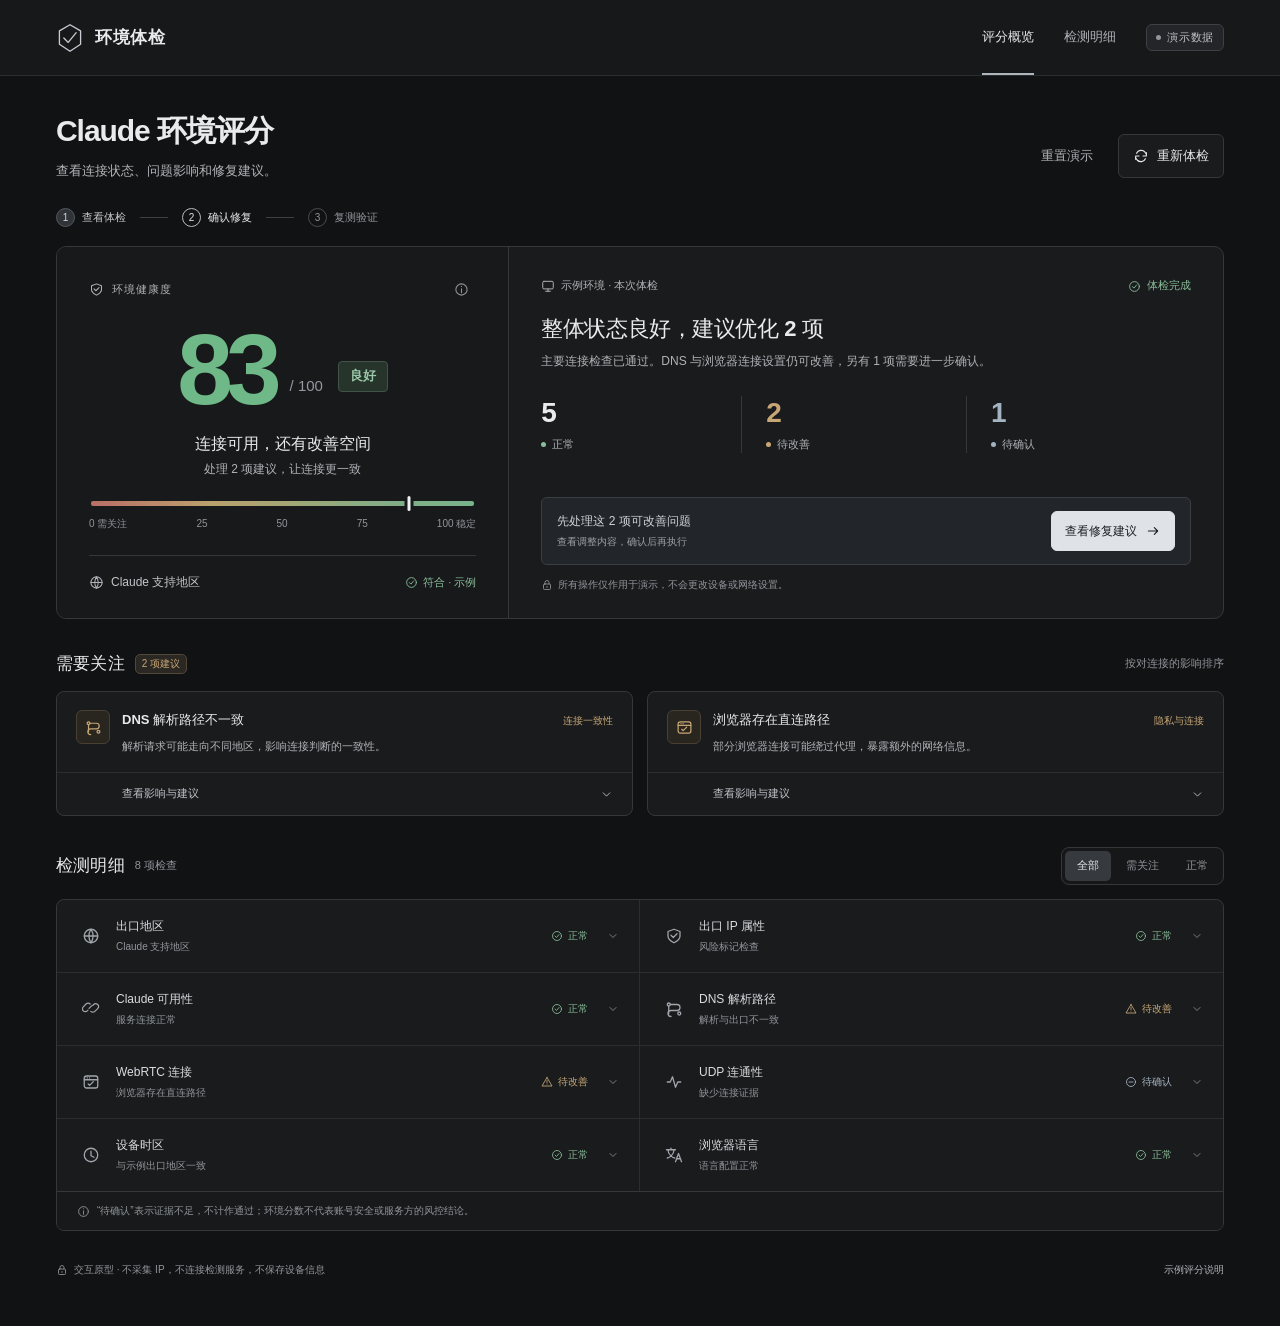
==== demo/index.html @ aae257c3 "Initialize offline Claude environment review skill" ====
<!doctype html>
<html lang="zh-CN">
<head>
  <meta charset="utf-8">
  <meta name="viewport" content="width=device-width, initial-scale=1">
  <meta name="color-scheme" content="dark">
  <meta http-equiv="Content-Security-Policy" content="default-src 'none'; script-src 'unsafe-inline'; style-src 'unsafe-inline'; img-src data:; font-src 'none'; connect-src 'none'; base-uri 'none'; form-action 'none'">
  <title>Claude 环境评分 · 交互演示</title>
  <!-- 单方案原型：验证“体检 → 分数与影响 → 一次确认修复 → 复测”的理解和操作。所有数据与修改仅存在于当前页面内存。 -->
  <style>
    :root{--bg:#111214;--panel:#191b1d;--panel-raised:#222427;--line:#35383b;--line-soft:#2b2e31;--text:#e9eaec;--muted:#b0b3b7;--faint:#91959a;--green:#8abd99;--green-bright:#6eb987;--green-dark:#222d26;--amber:#c8a776;--amber-dark:#2c2822;--blue:#a4b3c0;--radius:10px;--font:-apple-system,BlinkMacSystemFont,"Segoe UI","PingFang SC","Hiragino Sans GB","Microsoft YaHei",sans-serif}
    *{box-sizing:border-box}html{scroll-behavior:smooth;scroll-padding-top:24px}body{margin:0;background:var(--bg);color:var(--text);font:14px/1.6 var(--font);-webkit-font-smoothing:antialiased}button,input{font:inherit}button,a,summary,input{ -webkit-tap-highlight-color:transparent}button,a,summary{touch-action:manipulation}button{cursor:pointer}button:disabled{cursor:wait;opacity:.62}a{color:inherit;text-decoration:none}button,summary,a{outline-offset:5px}button:focus-visible,summary:focus-visible,a:focus-visible,input:focus-visible{outline:2px solid #c2c9d1;outline-offset:4px}svg{width:20px;height:20px;fill:none;stroke:currentColor;stroke-width:1.7;stroke-linecap:round;stroke-linejoin:round;flex-shrink:0}button svg{pointer-events:none}.hidden,[hidden]{display:none!important}
    .topbar{border-bottom:1px solid var(--line-soft);height:76px;background:#16181a}.top-inner{max-width:1240px;margin:auto;padding:0 36px;height:100%;display:flex;align-items:center;justify-content:space-between;gap:24px}.brand{display:flex;align-items:center;gap:11px;font-size:17px;font-weight:650;letter-spacing:.04em}.brand-symbol{width:28px;height:30px;color:#c7ccd2;stroke-width:1.5}.nav{display:flex;align-items:center;gap:30px;color:var(--muted);font-size:13px;height:100%}.nav a{height:100%;display:flex;align-items:center;position:relative}.nav a.active{color:var(--text)}.nav a.active:after{content:"";height:2px;background:#aeb5bd;position:absolute;bottom:0;left:0;right:0}.demo-badge{display:inline-flex;align-items:center;gap:6px;white-space:nowrap;border:1px solid #3d4044;border-radius:6px;background:#232528;padding:4px 9px;color:#c1c4c8;font-size:11px;letter-spacing:.06em}.demo-dot{height:5px;width:5px;border-radius:50%;background:#91969c}
    main{max-width:1240px;margin:0 auto;padding:35px 36px 40px}.page-head{display:flex;justify-content:space-between;align-items:flex-end;gap:24px;margin-bottom:27px}.page-head h1{font-size:30px;font-weight:600;line-height:1.35;letter-spacing:-.035em;margin:0}.subtitle{margin:9px 0 0;color:var(--muted);font-size:13px}.head-actions{display:flex;gap:10px;align-items:center;margin-bottom:3px}.button{display:inline-flex;align-items:center;justify-content:center;gap:8px;border:1px solid var(--line);border-radius:6px;background:var(--panel);color:var(--text);padding:10px 14px;min-height:44px;font-size:13px;font-weight:550;transition:background .15s,border-color .15s,transform .15s}.button:hover{border-color:#676c72;background:#26292c}.button:active{transform:translateY(1px)}.button svg{width:16px;height:16px}.button.primary{color:#1c1e21;background:#dfe3e7;border-color:#dfe3e7}.button.primary:hover{background:#f2f3f4;border-color:#f2f3f4}.button.quiet{border-color:transparent;background:transparent;color:var(--muted)}.button.quiet:hover{background:#26292c;color:var(--text)}.button.link{border:0;background:transparent;padding:8px 0;color:var(--text);min-height:40px}.button.link:hover{color:#f2f3f4}.button.wide{width:100%}
    .flow{display:flex;align-items:center;gap:14px;font-size:11px;color:var(--faint);margin-bottom:19px}.flow-step{display:flex;align-items:center;gap:7px}.flow-number{display:flex;align-items:center;justify-content:center;width:19px;height:19px;border:1px solid #484c51;border-radius:50%;font-size:10px}.flow-step.done{color:#c4c7cb}.flow-step.done .flow-number{background:#303438;border-color:#53585e;color:#d2d7dd}.flow-step.current{color:var(--text)}.flow-step.current .flow-number{border-color:#b4bdc6;color:#e0e5ea}.flow-line{height:1px;width:28px;background:#3c4045}
    .overview{display:grid;grid-template-columns:.9fr 1.42fr;gap:0;border:1px solid var(--line);border-radius:var(--radius);overflow:hidden;background:var(--panel);position:relative}.score-panel{padding:27px 32px 26px;background:#17191b;border-right:1px solid var(--line);display:flex;flex-direction:column}.panel-kicker{display:flex;align-items:center;gap:8px;color:var(--muted);font-size:11px;letter-spacing:.1em}.panel-kicker svg{width:15px;height:15px}.score-top{display:flex;justify-content:space-between;align-items:center}.info-button{display:flex;align-items:center;justify-content:center;width:30px;height:30px;border:0;background:transparent;color:var(--faint);border-radius:50%}.info-button:hover{background:#2c3034;color:var(--text)}.info-button svg{width:15px;height:15px}.score-line{display:flex;align-items:center;justify-content:center;gap:15px;margin-top:10px}.score-number{font-size:100px;line-height:1.1;font-weight:600;letter-spacing:-.07em;font-variant-numeric:tabular-nums;color:var(--green-bright)}.score-suffix{font-size:15px;color:#94999f;letter-spacing:0;margin-top:34px}.score-grade{background:#26342b;color:#9ac7a7;padding:4px 11px;border:1px solid #405547;border-radius:4px;font-size:13px;font-weight:650;margin-top:15px}.score-title{text-align:center;font-size:16px;margin:7px 0 3px;font-weight:500}.score-description{text-align:center;color:var(--muted);font-size:12px;margin:0 0 22px}.scale{position:relative;height:5px;border-radius:2px;background:linear-gradient(90deg,#b96f66 0%,#baa06d 31%,#9da977 55%,#81ad87 79%,#78b38b 100%);margin:0 2px}.scale-marker{position:absolute;left:83%;top:-5px;width:3px;height:15px;background:#eef0f2;border-radius:3px;transform:translateX(-50%);box-shadow:0 0 0 3px #17191b;transition:left .5s}.scale-ticks{display:flex;justify-content:space-between;color:var(--faint);font-size:10px;padding-top:10px}.region-summary{margin-top:23px;padding-top:17px;border-top:1px solid #34383c;display:flex;align-items:center;justify-content:space-between;font-size:12px}.region-label{display:flex;align-items:center;gap:7px;color:#c3c6ca}.region-label svg{width:15px;height:15px;color:var(--muted)}.small-good{display:flex;align-items:center;gap:5px;color:var(--green);font-size:11px}.small-good svg{width:13px;height:13px}.overview-body{padding:30px 32px 25px;display:flex;flex-direction:column}.summary-heading{display:flex;align-items:center;justify-content:space-between;gap:10px;color:var(--muted);font-size:11px}.sample-environment{display:flex;align-items:center;gap:6px}.sample-environment svg{width:14px;height:14px}.scan-state{display:flex;align-items:center;gap:6px;font-size:11px;color:var(--green)}.scan-state svg{width:13px;height:13px}.overview-body h2{font-size:22px;font-weight:550;letter-spacing:-.02em;line-height:1.45;margin:18px 0 7px}.overview-copy{color:var(--muted);font-size:12px;margin:0;max-width:470px}.stats{display:flex;gap:0;margin:25px 0 24px}.stat{flex:1;border-right:1px solid var(--line);padding-left:24px}.stat:first-child{padding-left:0}.stat:last-child{border:0}.stat strong{font-weight:550;font-size:28px;font-variant-numeric:tabular-nums;line-height:1.2;display:block;margin-bottom:6px}.stat span{font-size:11px;color:var(--muted);display:flex;gap:6px;align-items:center}.status-dot{display:inline-block;width:5px;height:5px;border-radius:50%;background:var(--green)}.stat.warn strong{color:var(--amber)}.stat.warn .status-dot{background:var(--amber)}.stat.unknown strong{color:var(--blue)}.stat.unknown .status-dot{background:var(--blue)}.recommendation{margin-top:auto;border:1px solid #3b3f43;background:#222529;border-radius:6px;padding:13px 15px;display:flex;gap:12px;align-items:center;justify-content:space-between}.recommendation-text{display:flex;gap:9px;align-items:flex-start;font-size:12px;color:#d0d3d7}.recommendation-text small{display:block;color:#9cA1a7;font-size:10px;margin-top:3px}.recommendation .button{padding:9px 13px;min-height:40px;white-space:nowrap;font-size:12px}.overview-foot{font-size:10px;color:var(--faint);margin-top:12px;display:flex;align-items:center;gap:5px}.overview-foot svg{width:12px;height:12px}
    .section-heading{display:flex;justify-content:space-between;align-items:center;gap:16px;margin:31px 0 14px}.section-title{display:flex;align-items:center;gap:10px}.section-title h2{font-size:17px;font-weight:550;letter-spacing:.01em;margin:0}.section-count{font-size:10px;color:var(--amber);border:1px solid #51483a;background:#2b2823;border-radius:5px;padding:1px 6px}.section-sub{color:var(--faint);font-size:11px}.issues{display:grid;grid-template-columns:1fr 1fr;gap:14px}.issue-card{background:var(--panel);border:1px solid var(--line);border-radius:8px;overflow:hidden}.issue-main{padding:18px 19px 15px;display:grid;grid-template-columns:34px 1fr;gap:12px}.issue-icon{width:34px;height:34px;background:#292620;border:1px solid #494033;border-radius:6px;color:var(--amber);display:flex;align-items:center;justify-content:center}.issue-icon svg{width:17px;height:17px}.issue-card.resolved .issue-icon{color:var(--green);background:#253329;border-color:#425b49}.issue-card.pending .issue-icon{color:var(--blue);background:#282d33;border-color:#46515c}.issue-title{display:flex;justify-content:space-between;align-items:center;gap:10px;margin-bottom:6px}.issue-title h3{font-size:13px;font-weight:550;margin:0}.impact-badge{font-size:10px;color:var(--amber);white-space:nowrap}.issue-card.resolved .impact-badge{color:var(--green)}.issue-card.pending .impact-badge{color:var(--blue)}.issue-main p{color:var(--muted);font-size:11px;margin:0;line-height:1.8}.issue-detail{border-top:1px solid var(--line-soft);font-size:11px}.issue-detail summary{cursor:pointer;display:flex;align-items:center;justify-content:space-between;min-height:42px;padding:10px 19px 10px 65px;color:#bfc3c8;list-style:none}.issue-detail summary::-webkit-details-marker{display:none}.issue-detail summary:hover{background:#24272a}.issue-detail summary svg{width:13px;height:13px;transition:transform .18s}.issue-detail[open] summary svg{transform:rotate(180deg)}.issue-detail-body{padding:0 19px 16px 65px;color:var(--muted);font-size:11px}.issue-detail-body p{margin:0 0 8px}.issue-detail-body p:last-child{margin-bottom:0}.issue-detail-body b{color:#d6d9dd;font-weight:500}.all-clear{grid-column:1/-1;display:flex;align-items:center;gap:13px;background:#212529;border:1px solid #3e474e;border-radius:8px;padding:18px;color:#d0d5da}.all-clear svg{color:var(--green)}.all-clear p{margin:0;font-size:12px}.all-clear small{display:block;color:var(--muted);margin-top:3px;font-size:11px}
    .details-tools{display:flex;align-items:center;gap:12px}.filters{display:flex;gap:3px;padding:3px;border:1px solid var(--line);border-radius:8px;background:#151719}.filter{border:0;border-radius:5px;background:transparent;color:var(--faint);padding:5px 12px;min-height:30px;font-size:11px}.filter[aria-pressed="true"]{background:#363a3f;color:#e2e5e8}.filter:hover{color:var(--text)}.checklist{border:1px solid var(--line);border-radius:8px;background:var(--panel);overflow:hidden}.checks-grid{display:grid;grid-template-columns:1fr 1fr}.check-row{border-bottom:1px solid var(--line-soft)}.check-row:nth-child(odd){border-right:1px solid var(--line-soft)}.check-row:nth-last-child(-n+2){border-bottom:0}.check-row summary{list-style:none;cursor:pointer;display:flex;align-items:center;gap:11px;min-height:72px;padding:13px 20px}.check-row summary::-webkit-details-marker{display:none}.check-row summary:hover{background:#24272a}.check-icon{color:#a1a6ac;display:flex;align-items:center;justify-content:center;width:28px;height:28px}.check-icon svg{width:18px;height:18px}.check-text{flex:1;min-width:0}.check-text strong{display:block;font-size:12px;font-weight:500;color:#d9dce0}.check-text small{display:block;font-size:10px;color:var(--faint);margin-top:2px}.check-state{display:flex;align-items:center;gap:5px;font-size:10px;color:var(--green);white-space:nowrap}.check-state svg{width:12px;height:12px}.check-state.warn{color:var(--amber)}.check-state.unknown{color:var(--blue)}.check-arrow{width:12px;height:12px;color:#8b9198;margin-left:8px;transition:transform .15s}.check-row[open] .check-arrow{transform:rotate(180deg)}.check-row-body{font-size:11px;color:var(--muted);padding:0 22px 17px 59px;line-height:1.8}.check-row-body p{margin:0}.check-row-body p+p{margin-top:7px}.checklist-empty{padding:24px;color:var(--muted);text-align:center;font-size:12px}.checklist-note{border-top:1px solid var(--line);background:#17191b;color:var(--faint);padding:11px 20px;font-size:10px;display:flex;align-items:center;gap:7px}.checklist-note svg{width:13px;height:13px}
    .page-footer{display:flex;justify-content:space-between;align-items:center;gap:20px;padding-top:23px;font-size:10px;color:var(--faint)}.footer-note{display:flex;align-items:center;gap:6px}.footer-note svg{width:12px;height:12px}.footer-rule{color:#afb5bc;min-height:32px;border:0;background:transparent;font-size:10px;padding:6px 0;cursor:pointer}.footer-rule:hover{color:var(--text)}.toast{position:fixed;bottom:24px;left:50%;transform:translateX(-50%);z-index:10;border:1px solid #565d65;border-radius:7px;background:#2a2f34;color:#eceff2;box-shadow:0 12px 44px #0008;padding:13px 20px;font-size:12px;max-width:calc(100vw - 32px);width:max-content;pointer-events:none}.progress{height:2px;width:100%;position:absolute;top:0;left:0;overflow:hidden;background:#343a40}.progress:after{content:"";display:block;height:100%;width:40%;background:#b7c0c9;animation:scan 1s ease-in-out infinite}.spinning{animation:spin 1.2s linear infinite}@keyframes spin{to{transform:rotate(360deg)}}@keyframes scan{from{transform:translateX(-100%)}to{transform:translateX(350%)}}
    dialog{color:var(--text);background:#1b1e21;border:1px solid #484e55;border-radius:10px;padding:0;width:min(520px,calc(100vw - 32px));max-height:calc(100dvh - 36px);box-shadow:0 24px 100px #000a}dialog::backdrop{background:#000000b8}.dialog-body{padding:28px}.dialog-heading{display:flex;align-items:center;justify-content:space-between;gap:16px}dialog h2{margin:0;font-size:22px;font-weight:550;line-height:1.4}.close-button{width:32px;height:32px;border:0;border-radius:7px;background:#2b3035;display:flex;align-items:center;justify-content:center;color:var(--muted)}.close-button:hover{color:var(--text);background:#3a4148}.close-button svg{width:17px;height:17px}.dialog-copy{color:var(--muted);font-size:12px;margin:10px 0 20px}.repair-option{position:relative;display:flex;gap:12px;padding:17px 15px;border:1px solid #444c54;background:#252a2f;border-radius:6px;margin-top:10px;cursor:pointer} .repair-option input{accent-color:#d2d9e0;height:17px;width:17px;flex-shrink:0;margin:3px 0 0}.repair-option strong{display:block;font-size:13px;font-weight:500}.repair-option small{display:block;color:var(--muted);font-size:11px;margin-top:5px}.repair-option:has(input:disabled){opacity:.6;cursor:default}.dialog-unknown{margin:17px 0 0;padding:13px 14px;border:1px solid #444b53;border-radius:6px;display:flex;align-items:flex-start;gap:9px;color:var(--muted);font-size:11px}.dialog-unknown svg{width:15px;height:15px;color:var(--blue);margin-top:2px}.dialog-unknown strong{font-weight:500;color:#d2d8de;display:block;margin-bottom:3px}.dialog-footer{background:#171a1d;border-top:1px solid var(--line);padding:17px 28px;display:flex;align-items:center;justify-content:flex-end;gap:10px}.dialog-footer .button{font-size:12px}.rule-list{margin:22px 0;padding:0;list-style:none}.rule-list li{display:flex;justify-content:space-between;gap:15px;padding:11px 0;border-bottom:1px solid var(--line);font-size:12px;color:var(--muted)}.rule-list b{color:var(--text);font-weight:500;white-space:nowrap}.rule-note{font-size:11px;color:var(--muted);line-height:1.9;margin:0}.sr-only{position:absolute;width:1px;height:1px;margin:-1px;padding:0;overflow:hidden;clip:rect(0,0,0,0);white-space:nowrap;border:0}
    @media(min-width:1450px){main{padding-top:44px}.page-head{margin-bottom:34px}.score-panel{padding-top:30px;padding-bottom:29px}.overview-body{padding-top:33px;padding-bottom:28px}}
    @media(max-width:1000px){.top-inner,main{padding-left:24px;padding-right:24px}.overview{grid-template-columns:.95fr 1.25fr}.score-panel{padding-left:24px;padding-right:24px}.overview-body{padding:26px 24px}.overview-body h2{font-size:20px}.recommendation{align-items:flex-start;flex-direction:column;gap:11px}.recommendation .button{width:100%}.score-description{font-size:11px}.stat{padding-left:18px}.issues{gap:12px}.issue-title{align-items:flex-start}.issue-main{padding-left:16px;padding-right:16px;gap:10px}.issue-detail summary{padding-left:60px}.issue-detail-body{padding-left:60px}}
    @media(max-width:740px){.topbar{height:62px}.top-inner,main{padding-left:20px;padding-right:20px}.top-inner{gap:10px}.brand{font-size:15px;gap:9px}.brand-symbol{width:26px;height:28px}.nav{gap:16px}.nav a{display:none}.demo-badge{font-size:10px}main{padding-top:27px}.page-head{align-items:flex-start;flex-direction:column;gap:18px;margin-bottom:23px}.page-head h1{font-size:27px}.subtitle{font-size:12px;line-height:1.8}.head-actions{width:100%;margin:0}.head-actions .button:not(.quiet){flex:1}.head-actions .quiet{padding-left:0;padding-right:10px}.flow{gap:10px;font-size:10px;margin-bottom:16px}.flow-line{width:23px}.overview{display:flex;flex-direction:column}.score-panel{border-right:0;border-bottom:1px solid var(--line);padding:21px 26px 22px}.score-line{margin-top:5px}.score-number{font-size:98px}.score-description{font-size:12px;margin-bottom:24px}.score-title{margin-top:3px}.region-summary{margin-top:21px}.overview-body{padding:24px}.overview-body h2{font-size:20px;margin-top:17px}.overview-copy{font-size:12px;line-height:1.8}.stats{margin:22px 0}.stat strong{font-size:26px}.recommendation{padding:14px;gap:14px}.recommendation-text{font-size:12px}.recommendation-text small{font-size:10px}.recommendation .button{min-height:43px}.overview-foot{line-height:1.8;align-items:flex-start}.overview-foot svg{margin-top:3px}.section-heading{margin-top:26px;gap:10px}.section-title{gap:7px}.section-title h2{font-size:16px}.section-sub{font-size:10px}.issues{grid-template-columns:1fr;gap:12px}.issue-main{padding:17px;grid-template-columns:34px 1fr;gap:12px}.issue-title h3{font-size:13px}.issue-main p{font-size:11px}.issue-detail summary{padding-left:63px;min-height:44px}.issue-detail-body{padding-left:63px}.details-heading{align-items:flex-start;flex-direction:column;gap:12px}.details-tools{width:100%;justify-content:space-between}.filters{width:100%}.filter{flex:1;min-height:34px}.checks-grid{grid-template-columns:1fr}.check-row:nth-child(odd){border-right:0}.check-row:nth-last-child(-n+2){border-bottom:1px solid var(--line-soft)}.check-row:last-child{border-bottom:0}.check-row summary{padding:14px 16px;min-height:75px;gap:9px}.check-row-body{padding-left:53px;padding-right:18px}.check-arrow{margin-left:2px}.check-text strong{font-size:12px}.check-text small{font-size:10px}.checklist-note{padding:12px 16px;align-items:flex-start;line-height:1.8}.checklist-note svg{margin-top:3px}.page-footer{align-items:flex-start;flex-direction:column;gap:5px;padding-top:20px}.footer-note{align-items:flex-start;line-height:1.8}.footer-note svg{margin-top:3px}.dialog-body{padding:23px 20px}dialog h2{font-size:20px}.dialog-footer{padding:16px 20px}.dialog-footer .primary{flex:1}.repair-option{padding:15px 12px}.toast{font-size:11px;bottom:16px}.rule-list li{font-size:11px}}
    @media(max-width:380px){.flow{gap:8px}.flow-line{width:12px}.flow-step{gap:5px;white-space:nowrap}.summary-heading{flex-wrap:wrap}}
    @media(prefers-reduced-motion:reduce){html{scroll-behavior:auto}*,*:before,*:after{transition:none!important;animation:none!important}.progress:after{width:100%;transform:none}}
  </style>
</head>
<body>
  <svg aria-hidden="true" style="position:absolute;width:0;height:0;overflow:hidden">
    <defs>
      <symbol id="i-check" viewBox="0 0 24 24"><path d="m5 12 4 4 10-10"/></symbol>
      <symbol id="i-circle-check" viewBox="0 0 24 24"><circle cx="12" cy="12" r="9"/><path d="m8 12 3 3 5-6"/></symbol>
      <symbol id="i-arrow" viewBox="0 0 24 24"><path d="M5 12h14m-5-5 5 5-5 5"/></symbol>
      <symbol id="i-down" viewBox="0 0 24 24"><path d="m6 9 6 6 6-6"/></symbol>
      <symbol id="i-refresh" viewBox="0 0 24 24"><path d="M20 7v5h-5M4 17v-5h5"/><path d="M5.4 8a7.5 7.5 0 0 1 12.4-2L20 9M4 15l2.2 3A7.5 7.5 0 0 0 18.6 16"/></symbol>
      <symbol id="i-shield" viewBox="0 0 24 24"><path d="m12 3 8 3v6c0 5-8 9-8 9s-8-4-8-9V6l8-3Z"/><path d="m8 11 3 3 5-5"/></symbol>
      <symbol id="i-globe" viewBox="0 0 24 24"><circle cx="12" cy="12" r="9"/><path d="M3 12h18M12 3a17 17 0 0 1 0 18 17 17 0 0 1 0-18Z"/></symbol>
      <symbol id="i-route" viewBox="0 0 24 24"><circle cx="5" cy="6" r="2"/><circle cx="19" cy="18" r="2"/><path d="M7 6h9a4 4 0 0 1 0 8H8a4 4 0 0 0 0 8m-3-14v10"/></symbol>
      <symbol id="i-link" viewBox="0 0 24 24"><path d="m10 13 4-4M8.5 15.5l-1 1a4 4 0 1 1-5.7-5.7l4-4a4 4 0 0 1 5.7 0M15.5 8.5l1-1a4 4 0 0 1 5.7 5.7l-4 4a4 4 0 0 1-5.7 0" transform="translate(0 -1) scale(.94)"/></symbol>
      <symbol id="i-browser" viewBox="0 0 24 24"><rect x="3" y="4" width="18" height="16" rx="3"/><path d="M3 9h18M7 6.5h.1M10 6.5h.1m-2 8 2 2 5-5"/></symbol>
      <symbol id="i-clock" viewBox="0 0 24 24"><circle cx="12" cy="12" r="9"/><path d="M12 7v6l4 2"/></symbol>
      <symbol id="i-language" viewBox="0 0 24 24"><path d="M3 5h12M9 3v2m-4 0c0 7 7 11 9 11M13 5c0 7-7 11-9 11m11 5 4-11 4 11m-6.5-4h5" transform="translate(-1)"/></symbol>
      <symbol id="i-wave" viewBox="0 0 24 24"><path d="M3 12h4l3-7 4 14 3-7h4"/></symbol>
      <symbol id="i-info" viewBox="0 0 24 24"><circle cx="12" cy="12" r="9"/><path d="M12 11v6m0-10v.1"/></symbol>
      <symbol id="i-alert" viewBox="0 0 24 24"><path d="m12 3 10 17H2L12 3Z"/><path d="M12 9v4m0 3v.1"/></symbol>
      <symbol id="i-lock" viewBox="0 0 24 24"><rect x="5" y="10" width="14" height="11" rx="2"/><path d="M8 10V7a4 4 0 0 1 8 0v3m-4 5v2"/></symbol>
      <symbol id="i-close" viewBox="0 0 24 24"><path d="m6 6 12 12M6 18 18 6"/></symbol>
      <symbol id="i-minus" viewBox="0 0 24 24"><circle cx="12" cy="12" r="9"/><path d="M8 12h8"/></symbol>
      <symbol id="i-screen" viewBox="0 0 24 24"><rect x="3" y="4" width="18" height="13" rx="2"/><path d="M8 21h8m-4-4v4"/></symbol>
    </defs>
  </svg>
  <header class="topbar">
    <div class="top-inner">
      <a class="brand" href="#main" aria-label="环境体检首页"><svg class="brand-symbol" viewBox="0 0 30 34" aria-hidden="true"><path d="m15 2 12 7v15l-12 8-12-8V9l12-7Z"/><path d="m8 17 5 5 9-11"/></svg><span>环境体检</span></a>
      <nav class="nav" aria-label="页面导航"><a class="active" href="#main">评分概览</a><a href="#checks">检测明细</a><span class="demo-badge"><span class="demo-dot"></span>演示数据</span></nav>
    </div>
  </header>
  <main id="main">
    <div class="page-head">
      <div><h1>Claude 环境评分</h1><p class="subtitle">查看连接状态、问题影响和修复建议。</p></div>
      <div class="head-actions"><button class="button quiet" id="reset">重置演示</button><button class="button" id="scan"><svg aria-hidden="true"><use href="#i-refresh"/></svg><span>重新体检</span></button></div>
    </div>
    <div class="flow" aria-label="体检流程">
      <div class="flow-step done" id="step-1"><span class="flow-number">1</span><span>查看体检</span></div><span class="flow-line"></span>
      <div class="flow-step current" id="step-2"><span class="flow-number">2</span><span>确认修复</span></div><span class="flow-line"></span>
      <div class="flow-step" id="step-3"><span class="flow-number">3</span><span>复测验证</span></div>
    </div>
    <section class="overview" aria-label="评分概览">
      <div class="progress" id="progress" hidden></div>
      <div class="score-panel">
        <div class="score-top"><span class="panel-kicker"><svg aria-hidden="true"><use href="#i-shield"/></svg>环境健康度</span><button class="info-button" id="score-info" aria-label="查看示例评分规则"><svg aria-hidden="true"><use href="#i-info"/></svg></button></div>
        <div class="score-line"><strong class="score-number" id="score">83</strong><span class="score-suffix">/ 100</span><span class="score-grade" id="grade">良好</span></div>
        <p class="score-title" id="score-title">连接可用，还有改善空间</p><p class="score-description" id="score-description">处理 2 项建议，让连接更一致</p>
        <div class="scale" role="img" id="score-scale" aria-label="示例评分 83 分，满分 100 分"><span class="scale-marker" id="score-marker"></span></div>
        <div class="scale-ticks" aria-hidden="true"><span>0 需关注</span><span>25</span><span>50</span><span>75</span><span>100 稳定</span></div>
        <div class="region-summary"><span class="region-label"><svg aria-hidden="true"><use href="#i-globe"/></svg>Claude 支持地区</span><span class="small-good"><svg aria-hidden="true"><use href="#i-circle-check"/></svg>符合 · 示例</span></div>
      </div>
      <div class="overview-body">
        <div class="summary-heading"><span class="sample-environment"><svg aria-hidden="true"><use href="#i-screen"/></svg>示例环境 · 本次体检</span><span class="scan-state" id="scan-state"><svg aria-hidden="true"><use href="#i-circle-check"/></svg>体检完成</span></div>
        <h2 id="summary-title">整体状态良好，建议优化 2 项</h2><p class="overview-copy" id="summary-copy">主要连接检查已通过。DNS 与浏览器连接设置仍可改善，另有 1 项需要进一步确认。</p>
        <div class="stats" aria-label="检测结果统计"><div class="stat"><strong id="pass-count">5</strong><span><i class="status-dot"></i>正常</span></div><div class="stat warn"><strong id="warn-count">2</strong><span><i class="status-dot"></i>待改善</span></div><div class="stat unknown"><strong>1</strong><span><i class="status-dot"></i>待确认</span></div></div>
        <div class="recommendation"><div class="recommendation-text"><div><span id="recommend-title">先处理这 2 项可改善问题</span><small id="recommend-sub">查看调整内容，确认后再执行</small></div></div><button class="button primary" id="repair"><span>查看修复建议</span><svg aria-hidden="true"><use href="#i-arrow"/></svg></button></div>
        <div class="overview-foot"><svg aria-hidden="true"><use href="#i-lock"/></svg><span>所有操作仅作用于演示，不会更改设备或网络设置。</span></div>
      </div>
    </section>
    <section aria-labelledby="issues-heading">
      <div class="section-heading"><div class="section-title"><h2 id="issues-heading">需要关注</h2><span class="section-count" id="issues-count">2 项建议</span></div><span class="section-sub" id="issues-sub">按对连接的影响排序</span></div>
      <div class="issues" id="issues"></div>
    </section>
    <section id="checks" aria-labelledby="checks-heading">
      <div class="section-heading details-heading"><div class="section-title"><h2 id="checks-heading">检测明细</h2><span class="section-sub">8 项检查</span></div><div class="details-tools"><div class="filters" role="group" aria-label="筛选检测项目"><button class="filter" data-filter="all" aria-pressed="true">全部</button><button class="filter" data-filter="attention" aria-pressed="false">需关注</button><button class="filter" data-filter="pass" aria-pressed="false">正常</button></div></div></div>
      <div class="checklist"><div class="checks-grid" id="checks-grid"></div><div class="checklist-note"><svg aria-hidden="true"><use href="#i-info"/></svg><span>“待确认”表示证据不足，不计作通过；环境分数不代表账号安全或服务方的风控结论。</span></div></div>
    </section>
    <footer class="page-footer"><span class="footer-note"><svg aria-hidden="true"><use href="#i-lock"/></svg>交互原型 · 不采集 IP，不连接检测服务，不保存设备信息</span><button class="footer-rule" id="rules">示例评分说明</button></footer>
  </main>
  <div id="announcer" class="sr-only" role="status" aria-live="polite" aria-atomic="true"></div>
  <div class="toast" id="toast" role="status" aria-live="polite" hidden></div>
  <dialog id="repair-dialog" aria-labelledby="repair-title" aria-describedby="repair-description">
    <form id="repair-form">
      <div class="dialog-body"><div class="dialog-heading"><h2 id="repair-title">确认这次调整</h2><button type="button" class="close-button" data-close="repair-dialog" aria-label="关闭修复建议"><svg aria-hidden="true"><use href="#i-close"/></svg></button></div><p class="dialog-copy" id="repair-description">选择要处理的项目。这里将模拟设置变更，再由你发起复测。</p>
        <label class="repair-option"><input type="checkbox" id="fix-dns" name="dns" checked><span><strong>统一 DNS 解析路径</strong><small>让解析请求跟随连接出口，减少地区信息不一致。</small></span></label>
        <label class="repair-option"><input type="checkbox" id="fix-webrtc" name="webrtc" checked><span><strong>约束浏览器直连路径</strong><small>模拟调整 WebRTC 策略；实际使用时可能影响部分音视频连接。</small></span></label>
        <div class="dialog-unknown"><svg aria-hidden="true"><use href="#i-info"/></svg><div><strong>UDP 连通性将保留为“待确认”</strong>缺少连接证据，无法通过更改设置直接判定正常。</div></div>
        <p class="dialog-copy" style="margin:16px 0 0;font-size:11px">仅修改本页演示状态，不会操作真实网络、浏览器或账号。</p>
      </div>
      <div class="dialog-footer"><button type="button" class="button quiet" data-close="repair-dialog">暂不调整</button><button type="submit" class="button primary" id="confirm-repair">确认并模拟修复</button></div>
    </form>
  </dialog>
  <dialog id="rules-dialog" aria-labelledby="rules-title">
    <div class="dialog-body"><div class="dialog-heading"><h2 id="rules-title">分数是怎样组成的？</h2><button class="close-button" data-close="rules-dialog" aria-label="关闭评分规则"><svg aria-hidden="true"><use href="#i-close"/></svg></button></div><p class="dialog-copy">这是一组用于验证界面流程的示例权重。</p><ul class="rule-list"><li><span>示例基础分</span><b>100 分</b></li><li><span>DNS 解析路径不一致</span><b>−7 分</b></li><li><span>浏览器 WebRTC 直连风险</span><b>−5 分</b></li><li><span>UDP 证据不足，暂预留</span><b>−5 分</b></li></ul><p class="rule-note">初始示例为 83 分。两项调整经模拟复测后可达到 95 分，UDP 仍待确认。分数不等于成功率，也不是 Net.Coffee 或 Claude 的官方算法、检测结果或账号判断。</p></div><div class="dialog-footer"><button class="button primary" data-close="rules-dialog">明白了</button></div>
  </dialog>
  <script>
    (() => {
      'use strict';
      const $ = id => document.getElementById(id);
      const icon = name => `<svg aria-hidden="true"><use href="#i-${name}"/></svg>`;
      const state = { applied: {dns:false,webrtc:false}, verified:{dns:false,webrtc:false}, filter:'all', busy:false, scan:0 };
      let toastTimer;
      const items = [
        {id:'region',name:'出口地区',icon:'globe',sub:'Claude 支持地区',detail:'示例出口位于服务支持的地区。此处只展示判定结果，不展示或读取真实地址。'},
        {id:'risk',name:'出口 IP 属性',icon:'shield',sub:'风险标记检查',detail:'示例记录：VPN / Proxy 标记已识别，Tor 与滥用标记未见异常。代理标记本身不等同于不可用，也不能推断账号安全。'},
        {id:'claude',name:'Claude 可用性',icon:'link',sub:'服务连接正常',detail:'示例中的连接检查已通过。这个原型没有向 Claude 发送请求；实际产品还需要分别确认连接、登录与具体功能是否可用。'},
        {id:'dns',name:'DNS 解析路径',icon:'route',sub:'解析与出口不一致',goodSub:'解析与出口一致',detail:'示例中，DNS 解析路径没有跟随连接出口，可能产生地区信息不一致。建议统一解析路径，再进行复测。',goodDetail:'模拟复测已确认 DNS 解析与连接出口一致。此状态仅适用于本页演示。'},
        {id:'webrtc',name:'WebRTC 连接',icon:'browser',sub:'浏览器存在直连路径',goodSub:'直连路径已约束',detail:'示例中，浏览器可能绕过代理建立 WebRTC 连接。建议先了解音视频使用需求，再确认调整策略。',goodDetail:'模拟复测已确认浏览器直连路径受到约束。真实环境仍需验证音视频功能与连接行为。'},
        {id:'udp',name:'UDP 连通性',icon:'wave',sub:'缺少连接证据',detail:'当前示例没有 UDP 的有效连接结果，不能判定正常或异常。此项无法自动修复；真实产品需通过已授权的连接测试补充证据。'},
        {id:'timezone',name:'设备时区',icon:'clock',sub:'与示例出口地区一致',detail:'示例时区与出口地区一致。原型不会读取或修改设备时区，时区一致也不代表服务一定可用。'},
        {id:'language',name:'浏览器语言',icon:'language',sub:'语言配置正常',detail:'示例语言配置可正常使用。原型不会读取或更改浏览器语言；语言偏好本身不是账号风险结论。'}
      ];
      const issueMeta={
        dns:{name:'DNS 解析路径不一致',icon:'route',impact:'连接一致性',copy:'解析请求可能走向不同地区，影响连接判断的一致性。',action:'让 DNS 解析跟随当前连接出口。',effect:'减少解析信息与出口地区的差异；仍需复测验证。'},
        webrtc:{name:'浏览器存在直连路径',icon:'browser',impact:'隐私与连接',copy:'部分浏览器连接可能绕过代理，暴露额外的网络信息。',action:'按音视频需求调整 WebRTC 连接策略。',effect:'减少非预期直连；部分通话应用的连接方式可能改变。'}
      };
      const openDialogs = new Map();
      function announce(message){$('announcer').textContent=message}
      function toast(message){clearTimeout(toastTimer);$('toast').textContent=message;$('toast').hidden=false;toastTimer=setTimeout(()=>{$('toast').hidden=true},4200)}
      function status(item){return item.id==='udp'?'unknown':(item.id==='dns'||item.id==='webrtc')&&!state.verified[item.id]?'warn':'pass'}
      function pending(){return ['dns','webrtc'].some(id=>state.applied[id]&&!state.verified[id])}
      function score(){return 83+(state.verified.dns?7:0)+(state.verified.webrtc?5:0)}
      function showDialog(id){openDialogs.set(id,document.activeElement);$(id).showModal()}
      function closeDialog(id){$(id).close()}
      document.querySelectorAll('dialog').forEach(dialog=>{
        dialog.addEventListener('close',()=>{const opener=openDialogs.get(dialog.id);if(opener&&opener.isConnected)opener.focus();openDialogs.delete(dialog.id)});
        dialog.addEventListener('click',event=>{if(event.target===dialog){const rect=dialog.getBoundingClientRect();if(event.clientX<rect.left||event.clientX>rect.right||event.clientY<rect.top||event.clientY>rect.bottom)dialog.close()}});
      });
      document.querySelectorAll('[data-close]').forEach(button=>button.addEventListener('click',()=>closeDialog(button.dataset.close)));
      function renderIssues(){
        const opened=new Set(Array.from($('issues').querySelectorAll('details[open]')).map(el=>el.dataset.id));
        const remaining=['dns','webrtc'].filter(id=>!state.verified[id]);
        $('issues-count').textContent=remaining.length?`${remaining.length} 项建议`:'已处理';
        $('issues-sub').textContent=remaining.length?'按对连接的影响排序':'继续关注尚未验证的项目';
        $('issues').innerHTML=remaining.length?remaining.map(id=>{
          const data=issueMeta[id],isPending=state.applied[id];
          return `<article class="issue-card${isPending?' pending':''}"><div class="issue-main"><span class="issue-icon">${icon(data.icon)}</span><div><div class="issue-title"><h3>${data.name}</h3><span class="impact-badge">${isPending?'待复测':data.impact}</span></div><p>${isPending?'模拟调整已完成，等待复测验证实际变化。':data.copy}</p></div></div><details class="issue-detail" data-id="${id}" ${opened.has(id)?'open':''}><summary>查看影响与建议${icon('down')}</summary><div class="issue-detail-body"><p><b>调整建议：</b>${data.action}</p><p><b>可能影响：</b>${data.effect}</p></div></details></article>`;
        }).join(''):`<div class="all-clear">${icon('circle-check')}<p>2 项建议已通过模拟复测<small>UDP 连通性仍待确认，可在下方查看原因。</small></p></div>`;
      }
      function renderChecks(){
        const opened=new Set(Array.from($('checks-grid').querySelectorAll('details[open]')).map(el=>el.dataset.id));
        const visible=items.filter(item=>state.filter==='all'||(state.filter==='pass'?status(item)==='pass':status(item)!=='pass'));
        $('checks-grid').innerHTML=visible.map(item=>{
          const value=status(item),good=state.verified[item.id],wait=state.applied[item.id]&&!good;
          const label=value==='pass'?'正常':value==='unknown'?'待确认':wait?'待复测':'待改善';
          const summary=good?item.goodSub:item.sub;
          return `<details class="check-row" data-id="${item.id}" ${opened.has(item.id)?'open':''}><summary><span class="check-icon">${icon(item.icon)}</span><span class="check-text"><strong>${item.name}</strong><small>${summary}</small></span><span class="check-state ${value}">${icon(value==='pass'?'circle-check':value==='unknown'?'minus':'alert')}${label}</span>${icon('down').replace('<svg','<svg class="check-arrow"')}</summary><div class="check-row-body"><p>${good?item.goodDetail:item.detail}</p>${wait?'<p>模拟设置已更新，评分将在复测完成后更新。</p>':''}</div></details>`;
        }).join('');
        document.querySelectorAll('.filter').forEach(button=>button.setAttribute('aria-pressed',String(button.dataset.filter===state.filter)));
      }
      function render(){
        const warnings=2-Number(state.verified.dns)-Number(state.verified.webrtc),isPending=pending(),value=score();
        $('score').textContent=value;$('score-marker').style.left=`${value}%`;$('score-scale').setAttribute('aria-label',`示例评分 ${value} 分，满分 100 分`);
        $('grade').textContent=warnings?'良好':'优秀';
        $('score-title').textContent=warnings?'连接可用，还有改善空间':'主要检查通过，连接更一致';
        $('score-description').textContent=isPending?'调整已完成，当前为上次体检分数':warnings?`处理 ${warnings} 项建议，让连接更一致`:'2 项改善已验证，1 项仍待确认';
        $('pass-count').textContent=7-warnings;$('warn-count').textContent=warnings;
        $('summary-title').textContent=isPending?'调整已完成，接下来复测验证':warnings?`整体状态良好，建议优化 ${warnings} 项`:'已完成优化，仍有 1 项待确认';
        $('summary-copy').textContent=isPending?'已更新本页的模拟设置。复测会重新核对调整结果，再更新分数和检测明细。':warnings?'主要连接检查已通过。DNS 与浏览器连接设置仍可改善，另有 1 项需要进一步确认。':'DNS 与 WebRTC 已通过模拟复测。UDP 仍缺少连接证据，因此保留“待确认”，不计作通过。';
        if(warnings===1&&!isPending)$('summary-copy').textContent=`${state.verified.dns?'DNS':'WebRTC'} 已通过模拟复测。另 1 项设置仍可改善，UDP 连通性仍待确认。`;
        $('recommend-title').textContent=isPending?'现在复测，确认调整结果':warnings?`先处理这 ${warnings} 项可改善问题`:'主要问题已处理';
        $('recommend-sub').textContent=isPending?'分数将在复测完成后更新':warnings?'查看调整内容，确认后再执行':'未知项仍需补充连接证据';
        $('repair').querySelector('span').textContent=isPending?'复测并更新评分':warnings?'查看修复建议':'查看待确认项';
        $('scan-state').innerHTML=icon(isPending?'clock':'circle-check')+(isPending?'等待复测':state.scan?'示例体检完成':'体检完成');
        $('step-2').className=`flow-step ${isPending||warnings===0?'done':'current'}`;$('step-3').className=`flow-step ${warnings===0?'done':isPending?'current':''}`;
        renderIssues();renderChecks();
      }
      function openRepair(){
        if(state.busy)return;
        if(pending()){runScan();return}
        if(state.verified.dns&&state.verified.webrtc){state.filter='attention';renderChecks();document.querySelector('[data-id="udp"]').open=true;$('checks').scrollIntoView({behavior:window.matchMedia('(prefers-reduced-motion: reduce)').matches?'auto':'smooth'});document.querySelector('[data-id="udp"] summary').focus({preventScroll:true});return}
        ['dns','webrtc'].forEach(id=>{$(`fix-${id}`).disabled=state.verified[id];$(`fix-${id}`).checked=!state.verified[id]});
        updateConfirm();showDialog('repair-dialog');
      }
      function updateConfirm(){const count=['dns','webrtc'].filter(id=>$(`fix-${id}`).checked&&!$(`fix-${id}`).disabled).length;$('confirm-repair').disabled=count===0;$('confirm-repair').textContent=count?`确认并模拟修复 ${count} 项`:'请选择要处理的项目'}
      ['dns','webrtc'].forEach(id=>$(`fix-${id}`).addEventListener('change',updateConfirm));
      $('repair-form').addEventListener('submit',event=>{
        event.preventDefault();const selected=['dns','webrtc'].filter(id=>$(`fix-${id}`).checked&&!$(`fix-${id}`).disabled);
        if(!selected.length)return;selected.forEach(id=>{state.applied[id]=true});closeDialog('repair-dialog');render();toast(`${selected.length} 项模拟调整已完成，复测后更新评分。`);announce('模拟调整完成，当前评分尚未更新，请复测验证。');$('repair').focus();
      });
      async function runScan(){
        if(state.busy)return;const initiator=document.activeElement;state.busy=true;$('progress').hidden=false;['scan','reset','repair'].forEach(id=>{$(id).disabled=true});$('scan').querySelector('svg').classList.add('spinning');$('scan').querySelector('span').textContent='体检中…';$('scan-state').innerHTML=icon('refresh')+'正在核对示例';announce('正在运行示例体检。');
        const phases=['核对出口与服务连接','核对 DNS 与浏览器路径','整理结果与待确认项'];
        for(const phase of phases){$('scan-state').innerHTML=icon('refresh')+phase;await new Promise(resolve=>setTimeout(resolve,380))}
        const before=score();state.verified={...state.applied};state.scan++;state.busy=false;$('progress').hidden=true;['scan','reset','repair'].forEach(id=>{$(id).disabled=false});$('scan').querySelector('svg').classList.remove('spinning');$('scan').querySelector('span').textContent='重新体检';render();
        const message=score()>before?`模拟复测完成：${before} → ${score()} 分，UDP 仍待确认。`:`示例体检完成：${score()} 分，1 项仍待确认。`;toast(message);announce(message);if(initiator&&initiator.isConnected)initiator.focus({preventScroll:true});
      }
      $('scan').addEventListener('click',runScan);$('repair').addEventListener('click',openRepair);
      $('reset').addEventListener('click',()=>{state.applied={dns:false,webrtc:false};state.verified={dns:false,webrtc:false};state.filter='all';state.scan=0;render();toast('已恢复初始演示：83 分，2 项待改善。');announce('已重置演示，当前 83 分。')});
      document.querySelectorAll('.filter').forEach(button=>button.addEventListener('click',()=>{state.filter=button.dataset.filter;renderChecks()}));
      $('score-info').addEventListener('click',()=>showDialog('rules-dialog'));$('rules').addEventListener('click',()=>showDialog('rules-dialog'));
      render();
    })();
  </script>
</body>
</html>
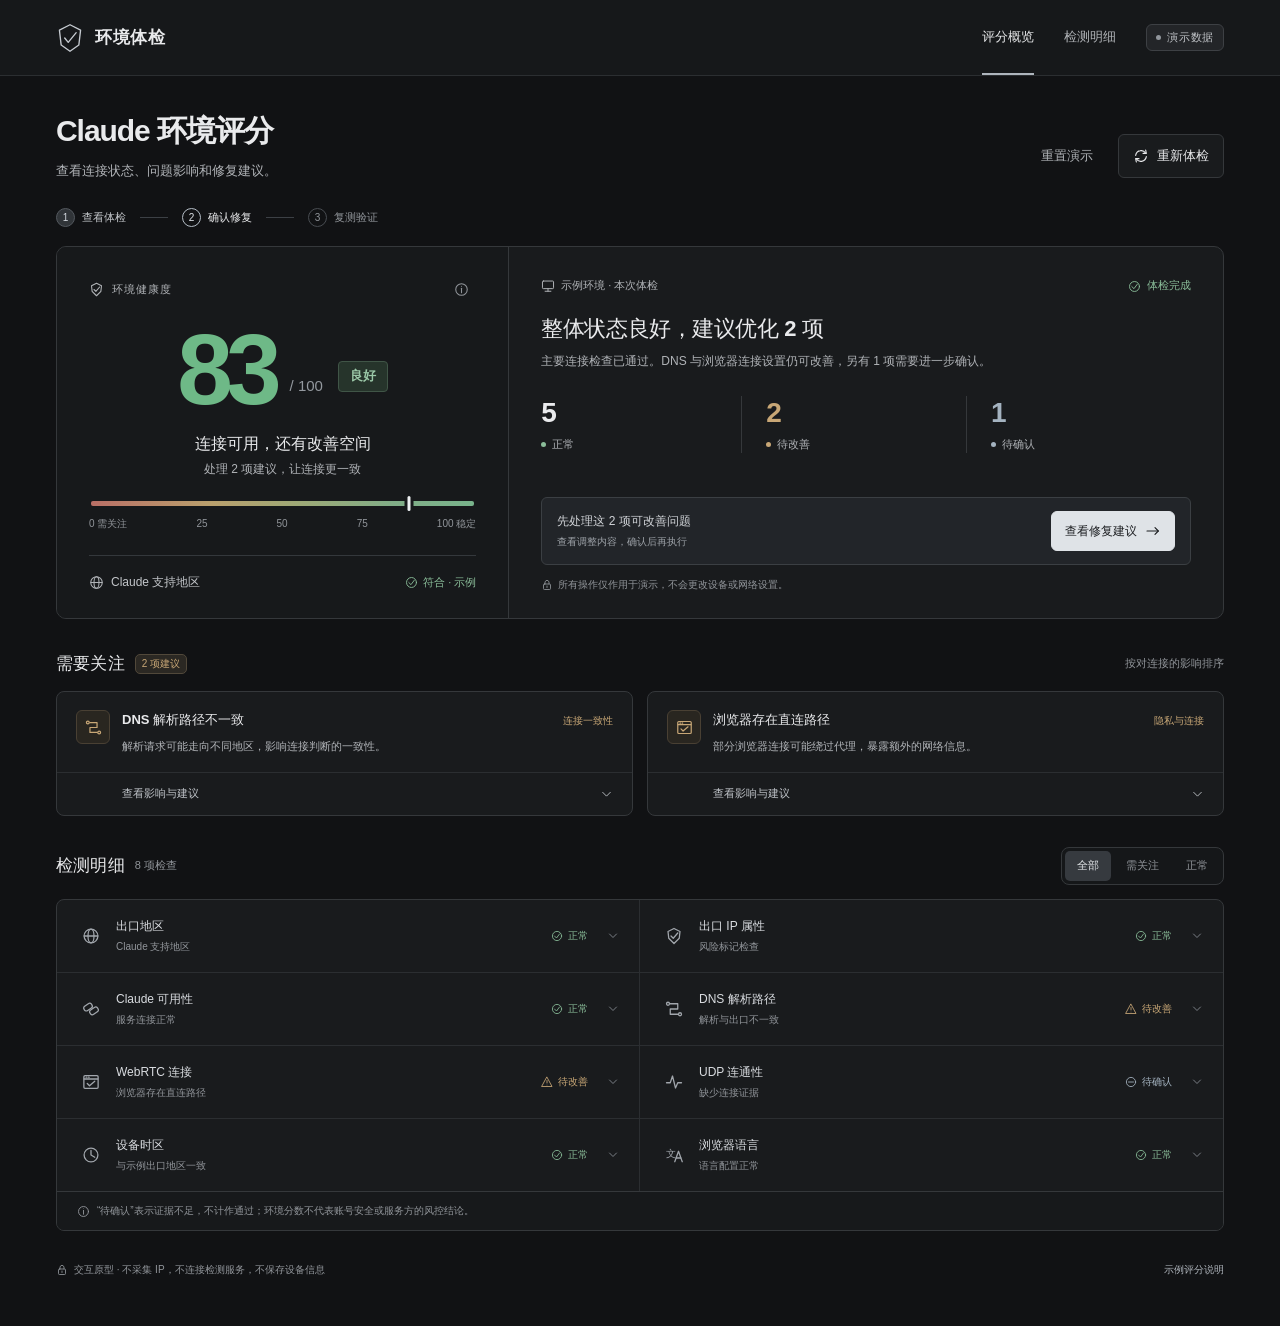
==== commit 03136024: "Implement consent-based macOS Claude environment checks Add a Go CLI and local web UI for environmen" ====
--- a/demo/index.html
+++ b/demo/index.html
@@ -27,31 +27,32 @@
 </head>
 <body>
   <svg aria-hidden="true" style="position:absolute;width:0;height:0;overflow:hidden">
+    <!-- Project-authored geometric icons (2026-10-28), MIT; see NOTICE.md. -->
     <defs>
-      <symbol id="i-check" viewBox="0 0 24 24"><path d="m5 12 4 4 10-10"/></symbol>
-      <symbol id="i-circle-check" viewBox="0 0 24 24"><circle cx="12" cy="12" r="9"/><path d="m8 12 3 3 5-6"/></symbol>
-      <symbol id="i-arrow" viewBox="0 0 24 24"><path d="M5 12h14m-5-5 5 5-5 5"/></symbol>
-      <symbol id="i-down" viewBox="0 0 24 24"><path d="m6 9 6 6 6-6"/></symbol>
-      <symbol id="i-refresh" viewBox="0 0 24 24"><path d="M20 7v5h-5M4 17v-5h5"/><path d="M5.4 8a7.5 7.5 0 0 1 12.4-2L20 9M4 15l2.2 3A7.5 7.5 0 0 0 18.6 16"/></symbol>
-      <symbol id="i-shield" viewBox="0 0 24 24"><path d="m12 3 8 3v6c0 5-8 9-8 9s-8-4-8-9V6l8-3Z"/><path d="m8 11 3 3 5-5"/></symbol>
-      <symbol id="i-globe" viewBox="0 0 24 24"><circle cx="12" cy="12" r="9"/><path d="M3 12h18M12 3a17 17 0 0 1 0 18 17 17 0 0 1 0-18Z"/></symbol>
-      <symbol id="i-route" viewBox="0 0 24 24"><circle cx="5" cy="6" r="2"/><circle cx="19" cy="18" r="2"/><path d="M7 6h9a4 4 0 0 1 0 8H8a4 4 0 0 0 0 8m-3-14v10"/></symbol>
-      <symbol id="i-link" viewBox="0 0 24 24"><path d="m10 13 4-4M8.5 15.5l-1 1a4 4 0 1 1-5.7-5.7l4-4a4 4 0 0 1 5.7 0M15.5 8.5l1-1a4 4 0 0 1 5.7 5.7l-4 4a4 4 0 0 1-5.7 0" transform="translate(0 -1) scale(.94)"/></symbol>
-      <symbol id="i-browser" viewBox="0 0 24 24"><rect x="3" y="4" width="18" height="16" rx="3"/><path d="M3 9h18M7 6.5h.1M10 6.5h.1m-2 8 2 2 5-5"/></symbol>
-      <symbol id="i-clock" viewBox="0 0 24 24"><circle cx="12" cy="12" r="9"/><path d="M12 7v6l4 2"/></symbol>
-      <symbol id="i-language" viewBox="0 0 24 24"><path d="M3 5h12M9 3v2m-4 0c0 7 7 11 9 11M13 5c0 7-7 11-9 11m11 5 4-11 4 11m-6.5-4h5" transform="translate(-1)"/></symbol>
-      <symbol id="i-wave" viewBox="0 0 24 24"><path d="M3 12h4l3-7 4 14 3-7h4"/></symbol>
-      <symbol id="i-info" viewBox="0 0 24 24"><circle cx="12" cy="12" r="9"/><path d="M12 11v6m0-10v.1"/></symbol>
-      <symbol id="i-alert" viewBox="0 0 24 24"><path d="m12 3 10 17H2L12 3Z"/><path d="M12 9v4m0 3v.1"/></symbol>
-      <symbol id="i-lock" viewBox="0 0 24 24"><rect x="5" y="10" width="14" height="11" rx="2"/><path d="M8 10V7a4 4 0 0 1 8 0v3m-4 5v2"/></symbol>
-      <symbol id="i-close" viewBox="0 0 24 24"><path d="m6 6 12 12M6 18 18 6"/></symbol>
-      <symbol id="i-minus" viewBox="0 0 24 24"><circle cx="12" cy="12" r="9"/><path d="M8 12h8"/></symbol>
-      <symbol id="i-screen" viewBox="0 0 24 24"><rect x="3" y="4" width="18" height="13" rx="2"/><path d="M8 21h8m-4-4v4"/></symbol>
+      <symbol id="i-check" viewBox="0 0 24 24"><polyline points="4,13 9,18 20,5"/></symbol>
+      <symbol id="i-circle-check" viewBox="0 0 24 24"><circle cx="12" cy="12" r="9.2"/><polyline points="7,12 11,16 17,8"/></symbol>
+      <symbol id="i-arrow" viewBox="0 0 24 24"><line x1="3" y1="12" x2="20" y2="12"/><polyline points="15,7 20,12 15,17"/></symbol>
+      <symbol id="i-down" viewBox="0 0 24 24"><polyline points="5,8 12,15 19,8"/></symbol>
+      <symbol id="i-refresh" viewBox="0 0 24 24"><path d="M19 8 Q16 3 11 4 Q5 5 4 11 M5 16 Q8 21 13 20 Q19 19 20 13"/><polyline points="19,3 20,8 15,8"/><polyline points="5,21 4,16 9,16"/></symbol>
+      <symbol id="i-shield" viewBox="0 0 24 24"><polygon points="12,2 20,6 19,15 12,22 5,15 4,6"/><polyline points="8,12 11,15 17,8"/></symbol>
+      <symbol id="i-globe" viewBox="0 0 24 24"><circle cx="12" cy="12" r="9.2"/><ellipse cx="12" cy="12" rx="4" ry="9.2"/><line x1="3" y1="12" x2="21" y2="12"/></symbol>
+      <symbol id="i-route" viewBox="0 0 24 24"><circle cx="4" cy="5" r="2"/><circle cx="20" cy="19" r="2"/><polyline points="7,5 17,5 17,12 7,12 7,19 17,19"/></symbol>
+      <symbol id="i-link" viewBox="0 0 24 24"><rect x="2" y="6" width="12" height="7" rx="3" transform="rotate(-35 8 9.5)"/><rect x="10" y="11" width="12" height="7" rx="3" transform="rotate(-35 16 14.5)"/></symbol>
+      <symbol id="i-browser" viewBox="0 0 24 24"><rect x="2.5" y="3.5" width="19" height="17" rx="1.5"/><line x1="3" y1="8" x2="21" y2="8"/><circle cx="6" cy="5.8" r="0.4"/><circle cx="9" cy="5.8" r="0.4"/><polyline points="7,14 10,17 17,11"/></symbol>
+      <symbol id="i-clock" viewBox="0 0 24 24"><circle cx="12" cy="12" r="9.2"/><polyline points="12,6 12,12 17,15"/></symbol>
+      <symbol id="i-language" viewBox="0 0 24 24"><text x="1" y="14" font-size="13" fill="currentColor" stroke="none">文</text><polyline points="13,21 18,7 23,21"/><line x1="15" y1="16" x2="21" y2="16"/></symbol>
+      <symbol id="i-wave" viewBox="0 0 24 24"><polyline points="2,13 7,13 10,4 14,20 17,13 22,13"/></symbol>
+      <symbol id="i-info" viewBox="0 0 24 24"><circle cx="12" cy="12" r="9.2"/><line x1="12" y1="10" x2="12" y2="17"/><circle cx="12" cy="6.7" r="0.8" fill="currentColor" stroke="none"/></symbol>
+      <symbol id="i-alert" viewBox="0 0 24 24"><polygon points="12,2.5 22,21 2,21"/><line x1="12" y1="9" x2="12" y2="14"/><circle cx="12" cy="18" r="0.8" fill="currentColor" stroke="none"/></symbol>
+      <symbol id="i-lock" viewBox="0 0 24 24"><rect x="5" y="10" width="14" height="11" rx="1.8"/><polyline points="8,10 8,6 10,3 14,3 16,6 16,10"/><line x1="12" y1="14" x2="12" y2="17"/></symbol>
+      <symbol id="i-close" viewBox="0 0 24 24"><line x1="5" y1="5" x2="19" y2="19"/><line x1="5" y1="19" x2="19" y2="5"/></symbol>
+      <symbol id="i-minus" viewBox="0 0 24 24"><circle cx="12" cy="12" r="9.2"/><line x1="7" y1="12" x2="17" y2="12"/></symbol>
+      <symbol id="i-screen" viewBox="0 0 24 24"><rect x="2.5" y="3.5" width="19" height="13" rx="1.5"/><line x1="12" y1="16.5" x2="12" y2="21"/><line x1="7" y1="21" x2="17" y2="21"/></symbol>
     </defs>
   </svg>
   <header class="topbar">
     <div class="top-inner">
-      <a class="brand" href="#main" aria-label="环境体检首页"><svg class="brand-symbol" viewBox="0 0 30 34" aria-hidden="true"><path d="m15 2 12 7v15l-12 8-12-8V9l12-7Z"/><path d="m8 17 5 5 9-11"/></svg><span>环境体检</span></a>
+      <a class="brand" href="#main" aria-label="环境体检首页"><svg class="brand-symbol" viewBox="0 0 30 34" aria-hidden="true"><polygon points="15,2 27,8 25,25 15,32 5,25 3,8"/><polyline points="9,17 13,22 22,11"/></svg><span>环境体检</span></a>
       <nav class="nav" aria-label="页面导航"><a class="active" href="#main">评分概览</a><a href="#checks">检测明细</a><span class="demo-badge"><span class="demo-dot"></span>演示数据</span></nav>
     </div>
   </header>
